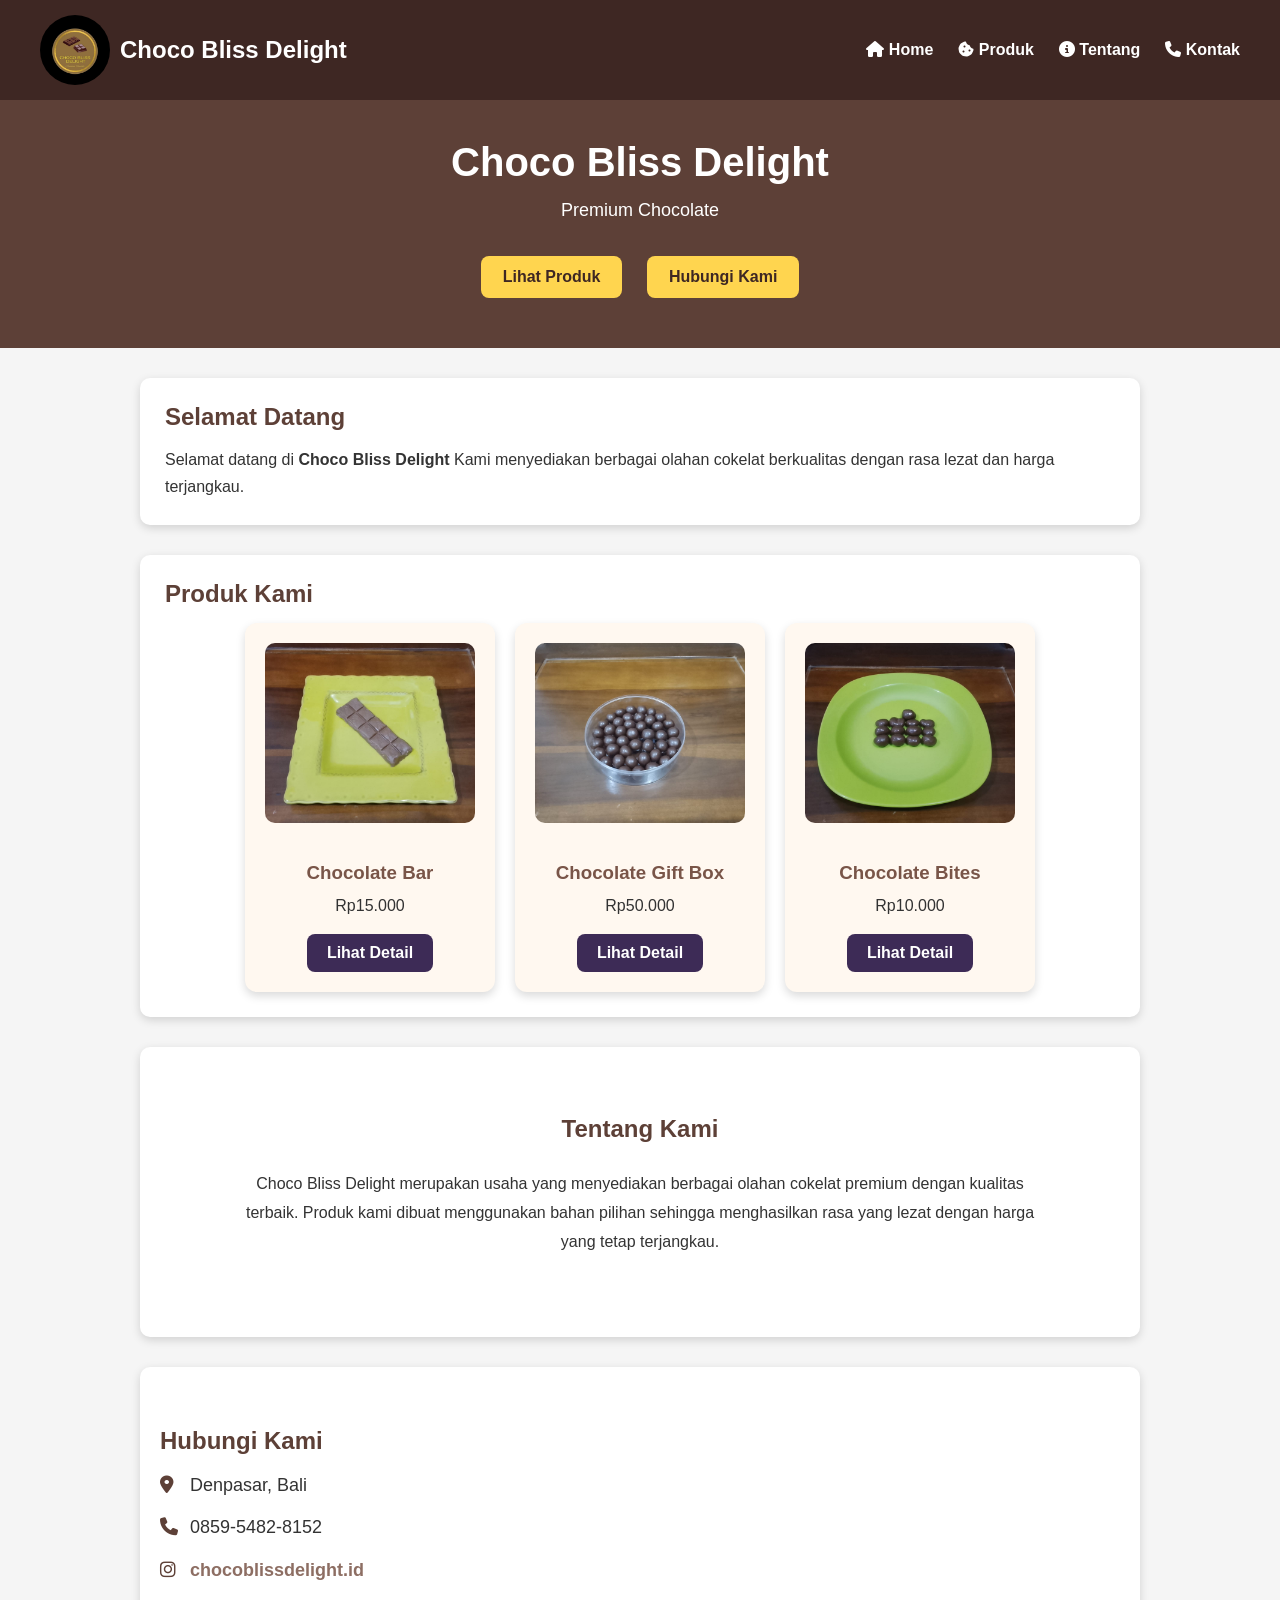
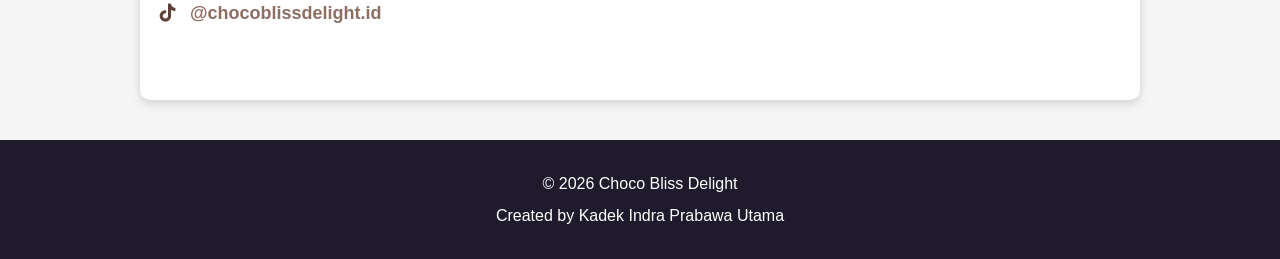
==== index.html @ 0e49e0b3 "Initial commit" ====
<!DOCTYPE html>
<html lange="id">
<head>
    <link rel="stylesheet"
href="style.css">
    <link rel="stylesheet"
    href="https://cdnjs.cloudflare.com/ajax/libs/font-awesome/6.7.2/css/all.min.css">
    <meta charset="UTF-8">
    <meta name="viewport"
content="width=device-width, initial-scale=1.0">
    <title>Choco Bliss Delight</title>
</head>
<body>
 
    <nav>
    <div class="logo">
    <img src="images/Image Logo.jpeg" class="logo-img" alt="Logo">
    <span>Choco Bliss Delight</span>
</div>

    <ul>
        <li><a href="#"><i class="fa-solid fa-house"></i> Home</a></li>
        <li><a href="#"><i class="fa-solid fa-cookie-bite"></i> Produk</a></li>
        <li><a href="#"><i class="fa-solid fa-circle-info"></i> Tentang</a></li>
        <li><a href="#"><i class="fa-solid fa-phone"></i> Kontak</a></li>
    </ul>
</nav>
    <header id="home">
    <h1>Choco Bliss Delight</h1>
    <p>Premium Chocolate</p>

    <div class="hero-button">
        <a href="#produk" class="btn">Lihat Produk</a>
        <a href="#kontak" class="btn">Hubungi Kami</a>
    </div>
</header>

    <section>
        <h2>Selamat Datang</h2>
        <p>
            Selamat datang di <b>Choco Bliss 
Delight</b>
            Kami menyediakan berbagai olahan 
cokelat berkualitas 
            dengan rasa lezat dan harga 
terjangkau.
       </p>
    </section>

    <section id="produk">

<h2>Produk Kami</h2>

<div class="product-container">

<div class="product">

<img src="images/Image_Chocolate Bar_01.jpeg" alt="Chocolate Bar">

<h3>Chocolate Bar</h3>

<p>Rp15.000</p>

<a href="#" class="btn-detail">Lihat Detail</a>

</div>

<div class="product">

<img src="images/Image_Chocolate Gift Box_01.jpeg" alt="Chocolate Gift Box">

<h3>Chocolate Gift Box</h3>

<p>Rp50.000</p>

<a href="#"class="btn-detail">Lihat Detail</a>

</div>

<div class="product">

<img src="images/Image_Chocolate_Bites_01.jpeg" alt="Chocolate Bites">

<h3>Chocolate Bites</h3>

<p>Rp10.000</p>

<a href="#" class="btn-detail">Lihat Detail</a>

</div>

</div>

</section>

    <section id="tentang">

<h2>Tentang Kami</h2>

<p>

Choco Bliss Delight merupakan usaha yang menyediakan berbagai olahan cokelat premium dengan kualitas terbaik. Produk kami dibuat menggunakan bahan pilihan sehingga menghasilkan rasa yang lezat dengan harga yang tetap terjangkau.

</p>

</section>

     <section id="kontak">
    <h2>Hubungi Kami</h2>

    <p><i class="fa-solid fa-location-dot"></i> Denpasar, Bali</p>

    <p><i class="fa-solid fa-phone"></i> 0859-5482-8152</p>

    <p>
        <i class="fa-brands fa-instagram"></i>
        <a href="https://instagram.com/chocoblissdelight.id" target="_blank">
            chocoblissdelight.id
        </a>
    </p>

    <p>
        <i class="fa-brands fa-tiktok"></i>
        <a href="https://tiktok.com/@chocoblissdelight.id" target="_blank">
            @chocoblissdelight.id
        </a>
    </p>
</section>

<footer>
    <p>© 2026 Choco Bliss Delight</p>
    <p>Created by Kadek Indra Prabawa Utama</p>
</footer>

</body>
</html>
---- style.css ----
/* Reset */
*{
    margin:0;
    padding:0;
    box-sizing:border-box;
}

body{
    font-family:Arial, Helvetica, sans-serif;
    background:#f5f5f5;
    color:#333;
}

/* Header */
header{
    background:#5D4037;
    color:white;
    text-align:center;
    padding:40px 20px;
}

header h1{
    font-size:40px;
    margin-bottom:10px;
}

header p{
    font-size:18px;
}

/* Section */
section{
    width:90%;
    max-width:1000px;
    margin:30px auto;
    background:white;
    padding:25px;
    border-radius:10px;
    box-shadow:0 3px 10px rgba(0,0,0,0.15);
}

section h2{
    color:#5D4037;
    margin-bottom:15px;
}

h3{
    margin-top:20px;
    color:#795548;
}

p{
    margin-top:8px;
    line-height:1.7;
}

/* Link */
a{
    text-decoration:none;
    color:#8D6E63;
    font-weight:bold;
}

a:hover{
    color:#3E2723;
}

/* Footer */
footer{
    background:#5D4037;
    color:white;
    text-align:center;
    padding:20px;
    margin-top:40px;
}

/* Produk Card */
.product-container{
    display:flex;
    justify-content:center;
    gap:20px;
    flex-wrap:wrap;
}

.product{
    background:#FFF8F0;
    width:250px;
    padding:20px;
    border-radius:12px;
    text-align:center;
    box-shadow:0 4px 10px rgba(0,0,0,0.15);
    transition:0.3s;
}

.product:hover{
    transform:translateY(-5px);
}

.product img{
    width:100%;
    height:180px;
    object-fit:cover;
    border-radius:10px;
    margin-bottom:15px;
}

.card button{
    margin-top:15px;
    padding:10px 20px;
    border:none;
    border-radius:8px;
    background:#5D4037;
    color:white;
    cursor:pointer;
}

.card button:hover{
    background:#3E2723;
}

/* ===== Navbar ===== */
nav{
    background:#3E2723;
    display:flex;
    justify-content:space-between;
    align-items:center;
    padding:15px 40px;
}

.logo{
    color:white;
    font-size:24px;
    font-weight:bold;
}

nav ul{
    list-style:none;
    display:flex;
    gap:25px;
}

nav ul li a{
    color:white;
    text-decoration:none;
    font-weight:bold;
}

nav ul li a:hover{
    color:#FFD54F;
}

.hero-button{
    margin-top:20px;
}

.btn{
    display:inline-block;
    background:#FFD54F;
    color:#3E2723;
    padding:12px 22px;
    margin:10px;
    border-radius:8px;
    text-decoration:none;
    font-weight:bold;
}

.btn:hover{
    background:#FFC107;
}

.card img{
    width:100%;
    height:180px;
    object-fit:cover;
    border-radius:10px;
    margin-bottom:15px;
}

footer{
    background:#2c1b2d;
    color:white;
    text-align:center;
    padding:20px;
    margin-top:40px;
}

footer p{
    margin:5px;
}

#kontak p{
    margin:12px 0;
}

#kontak i{
    color:#5D4037;
    width:25px;
}

html{
scroll-behavior:smooth;
}

.product img{
transition:0.4s;
}

.product img:hover{
transform:scale(1.05);
}

.btn{
transition:0.3s;
}

.btn:hover{
transform:translateY(-3px);
background:#FFD54F;
color:#222;
}

.btn-detail{
display:inline-block;
margin-top:15px;
padding:10px 20px;
background:#3d2b56;
color:white;
text-decoration:none;
border-radius:8px;
transition:.3s;
}

.btn-detail:hover{
background:#FFD54F;
color:#222;
}

section{
scroll-margin-top:90px;
}

footer{
text-align:center;
padding:25px;
background:#1f1b2d;
color:white;
margin-top:40px;
}

#tentang{
text-align:center;
padding:40px;
line-height:1.8;
}

#tentang p{
max-width:800px;
margin:auto;
}

nav{
position:sticky;
top:0;
z-index:1000;
}

.logo{
    display:flex;
    align-items:center;
    gap:10px;
}

.logo-img{
    width:70px;
    height:70px;
    border-radius:50%;
    object-fit:cover;
}

#tentang{
    padding: 60px 20px;
    text-align: center;
}

#tentang p{
    max-width: 800px;
    margin: 20px auto;
    line-height: 1.8;
}

#kontak{
    padding: 60px 20px;
}

#kontak p{
    margin: 12px 0;
    font-size: 18px;
}

.product:hover{
    transform: translateY(-8px);
    transition: 0.3s;
}

.btn-detail:hover{
    background:#FFD54F;
    color:#222;
}

.detail{
    max-width:1000px;
    margin:40px auto;
    text-align:center;
    padding:20px;
}

.detail .product{
    margin-bottom:40px;
}

.detail img{
    width:250px;
    border-radius:15px;
}
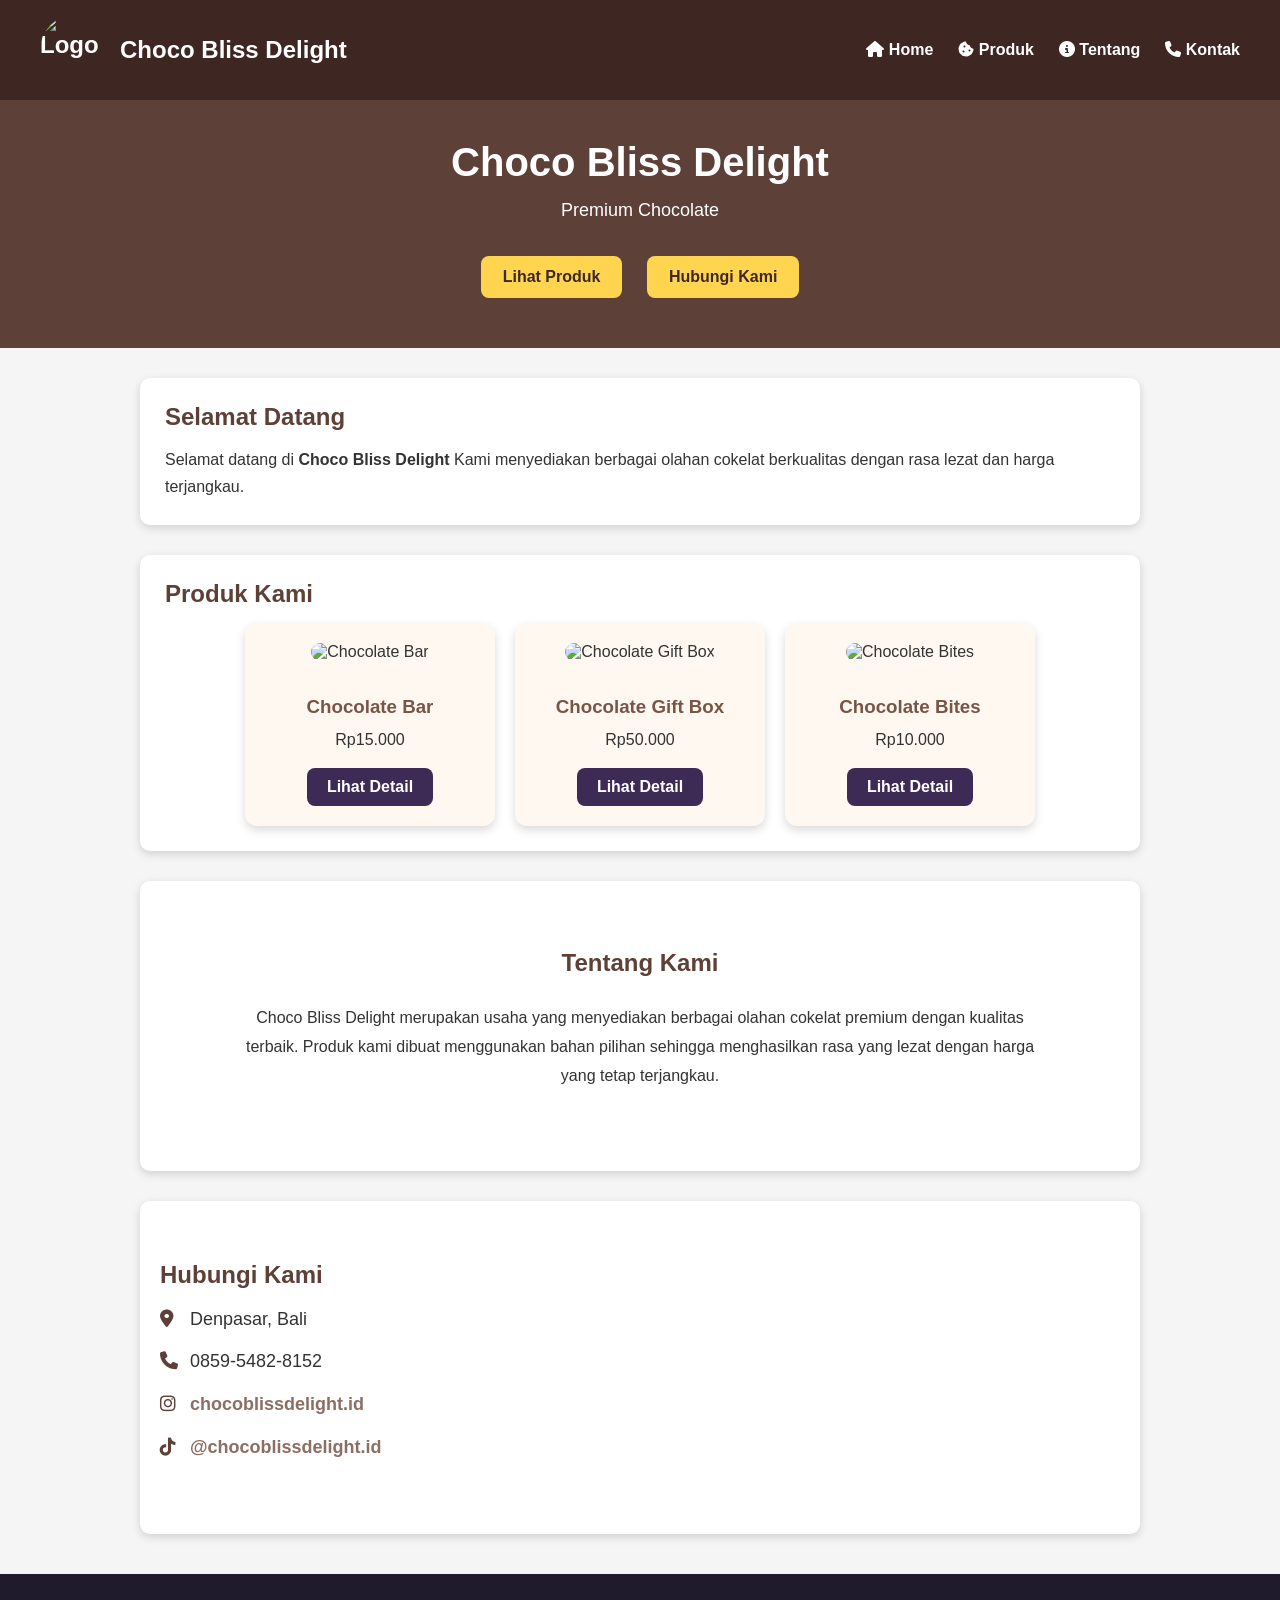
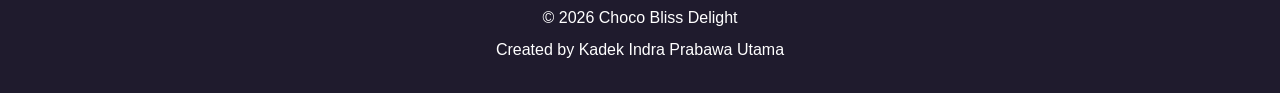
==== commit 2a4a1501: "Menambahkan halaman detail produk" ====
--- a/index.html
+++ b/index.html
@@ -14,7 +14,7 @@
  
     <nav>
     <div class="logo">
-    <img src="images/Image Logo.jpeg" class="logo-img" alt="Logo">
+    <img src="images/image_logo.jpeg" class="logo-img" alt="Logo">
     <span>Choco Bliss Delight</span>
 </div>
 
@@ -30,8 +30,8 @@
     <p>Premium Chocolate</p>
 
     <div class="hero-button">
-        <a href="#produk" class="btn">Lihat Produk</a>
-        <a href="#kontak" class="btn">Hubungi Kami</a>
+        <a href="#produk" class="hero-btn">Lihat Produk</a>
+        <a href="#kontak" class="hero-btn">Hubungi Kami</a>
     </div>
 </header>
 
@@ -55,37 +55,37 @@
 
 <div class="product">
 
-<img src="images/Image_Chocolate Bar_01.jpeg" alt="Chocolate Bar">
+<img src="images/image_chocolate_bar_01.jpeg" alt="Chocolate Bar">
 
 <h3>Chocolate Bar</h3>
 
 <p>Rp15.000</p>
 
-<a href="#" class="btn-detail">Lihat Detail</a>
+<a href="detail-chocolate-bar.html" class="btn-detail">Lihat Detail</a>
 
 </div>
 
 <div class="product">
 
-<img src="images/Image_Chocolate Gift Box_01.jpeg" alt="Chocolate Gift Box">
+<img src="images/image_chocolate_gift_box_01.jpeg" alt="Chocolate Gift Box">
 
 <h3>Chocolate Gift Box</h3>
 
 <p>Rp50.000</p>
 
-<a href="#"class="btn-detail">Lihat Detail</a>
+<a href="detail-chocolate-gift-box.html" class="btn-detail">Lihat Detail</a>
 
 </div>
 
 <div class="product">
 
-<img src="images/Image_Chocolate_Bites_01.jpeg" alt="Chocolate Bites">
+<img src="images/image_chocolate_bites_01.jpeg" alt="Chocolate Bites">
 
 <h3>Chocolate Bites</h3>
 
 <p>Rp10.000</p>
 
-<a href="#" class="btn-detail">Lihat Detail</a>
+<a href="detail-chocolate-bites.html" class="btn-detail">Lihat Detail</a>
 
 </div>
 
--- a/style.css
+++ b/style.css
@@ -153,7 +153,7 @@
     margin-top:20px;
 }
 
-.btn{
+.hero-btn{
     display:inline-block;
     background:#FFD54F;
     color:#3E2723;
@@ -162,10 +162,13 @@
     border-radius:8px;
     text-decoration:none;
     font-weight:bold;
-}
-
-.btn:hover{
+    transition: all 0.3s ease;
+}
+
+.hero-btn:hover{
     background:#FFC107;
+    transform: translateY(-3px);
+    box-shadow: 0 6px 15px rgba(0,0,0,0.25);
 }
 
 .card img{
@@ -321,4 +324,37 @@
 .detail img{
     width:250px;
     border-radius:15px;
+}
+
+.detail-container{
+    width:60%;
+    margin:80px auto;
+    padding:40px;
+    background:#fff;
+    border-radius:15px;
+    box-shadow:0 5px 15px rgba(0,0,0,0.2);
+    text-align:center;
+}
+
+.detail-container h2{
+    margin-bottom: 20px;
+}
+
+.detail-container p{
+    line-height: 1.8;
+    text-align: center;
+}
+
+.btn{
+    display: inline-block;
+    margin-top: 25px;
+    padding: 10px 20px;
+    background: #5D4037;
+    color: white;
+    text-decoration: none;
+    border-radius: 8px;
+}
+
+.btn:hover{
+    background: #3E2723;
 }
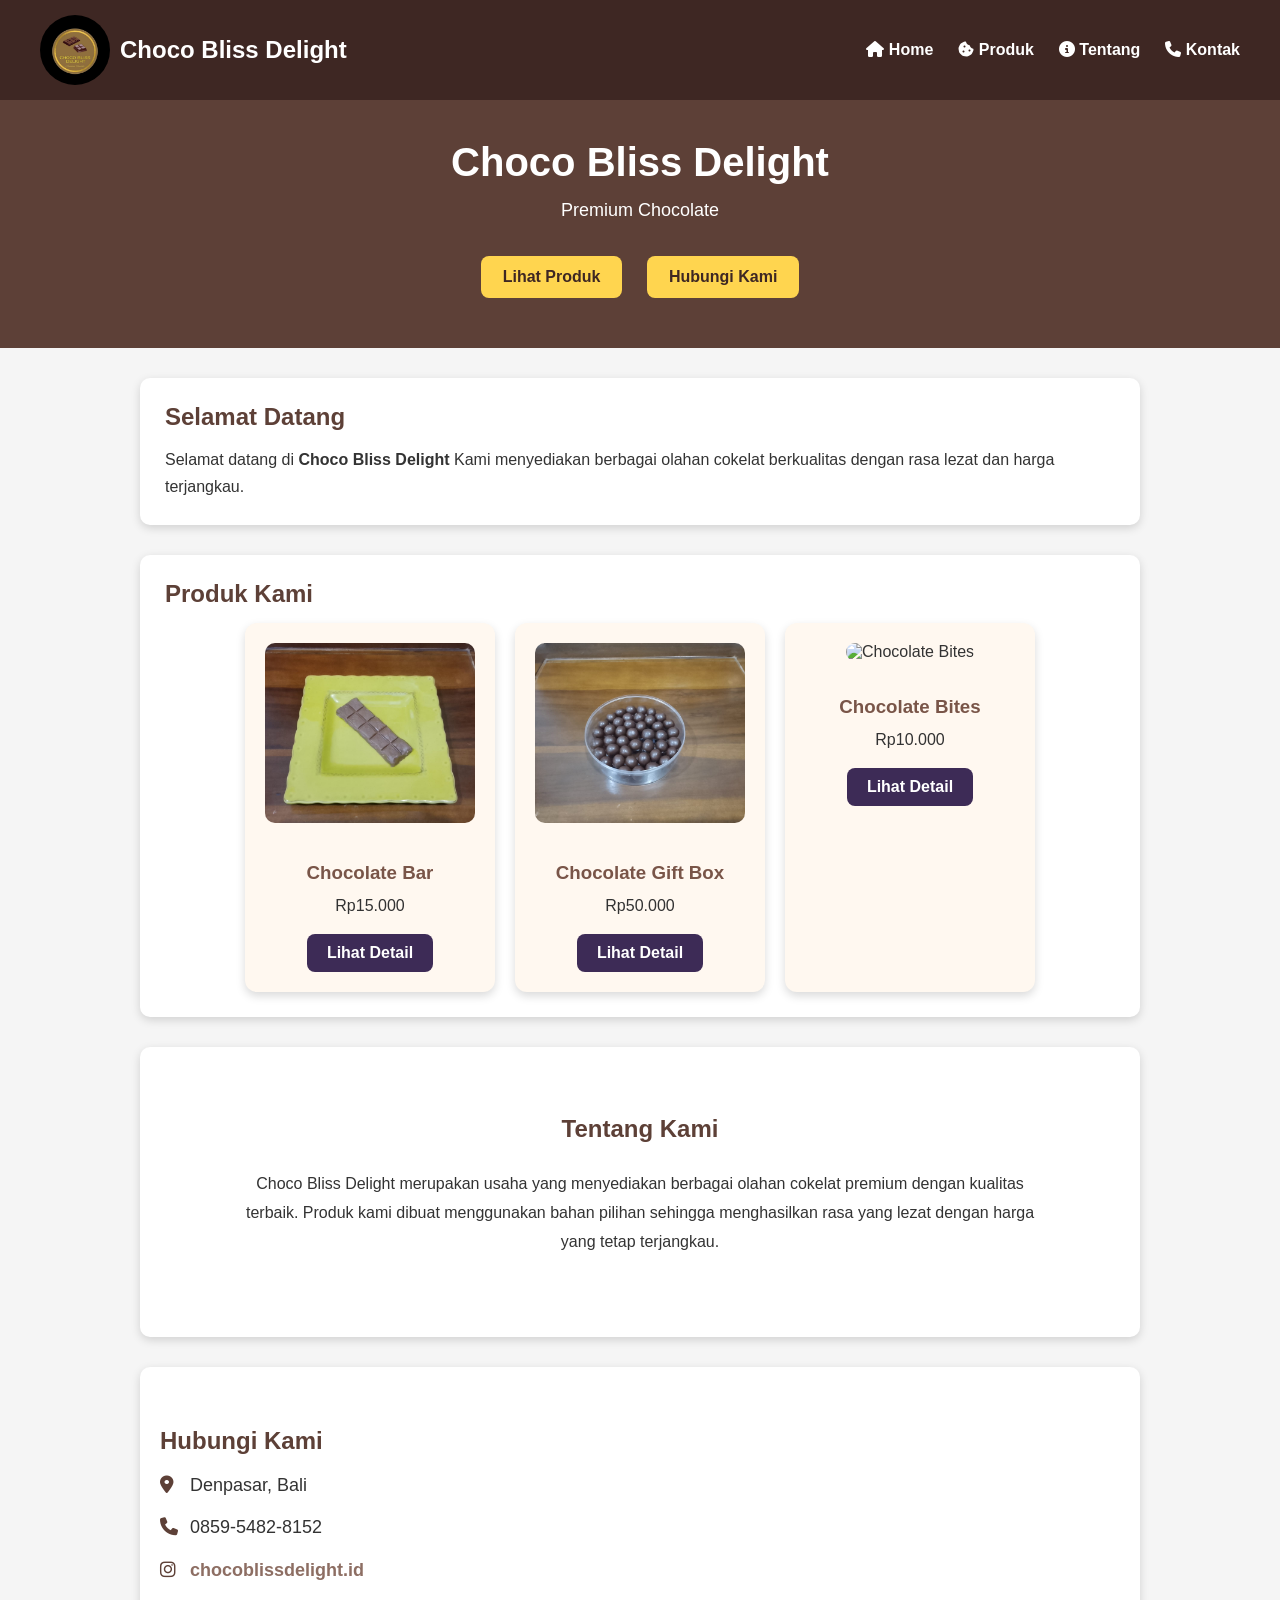
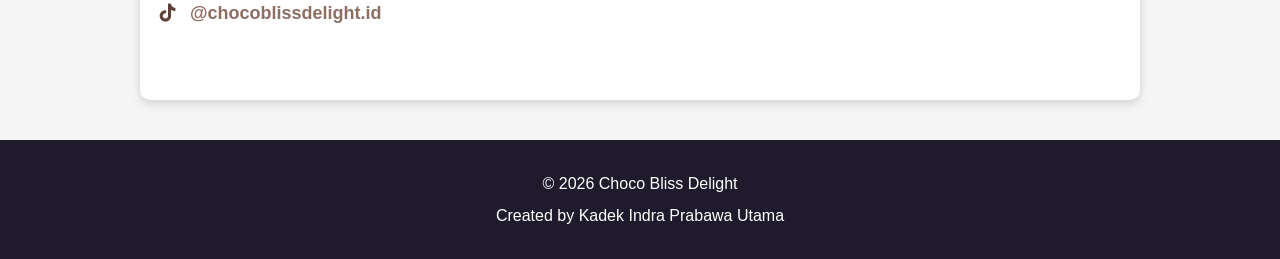
==== commit dab047b5: "Memperbarui gambar produk" ====
--- a/index.html
+++ b/index.html
@@ -14,7 +14,7 @@
  
     <nav>
     <div class="logo">
-    <img src="images/image_logo.jpeg" class="logo-img" alt="Logo">
+    <img src="images/Image Logo.jpeg" class="logo-img" alt="Logo">
     <span>Choco Bliss Delight</span>
 </div>
 
@@ -55,7 +55,7 @@
 
 <div class="product">
 
-<img src="images/image_chocolate_bar_01.jpeg" alt="Chocolate Bar">
+<img src="images/Image_Chocolate Bar_01.jpeg" alt="Chocolate Bar">
 
 <h3>Chocolate Bar</h3>
 
@@ -67,7 +67,7 @@
 
 <div class="product">
 
-<img src="images/image_chocolate_gift_box_01.jpeg" alt="Chocolate Gift Box">
+<img src="images/Image_Chocolate Gift Box_01.jpeg" alt="Chocolate Gift Box">
 
 <h3>Chocolate Gift Box</h3>
 
@@ -79,7 +79,7 @@
 
 <div class="product">
 
-<img src="images/image_chocolate_bites_01.jpeg" alt="Chocolate Bites">
+<img src="images/Image_Chocolate Bites_01.jpeg" alt="Chocolate Bites">
 
 <h3>Chocolate Bites</h3>
 
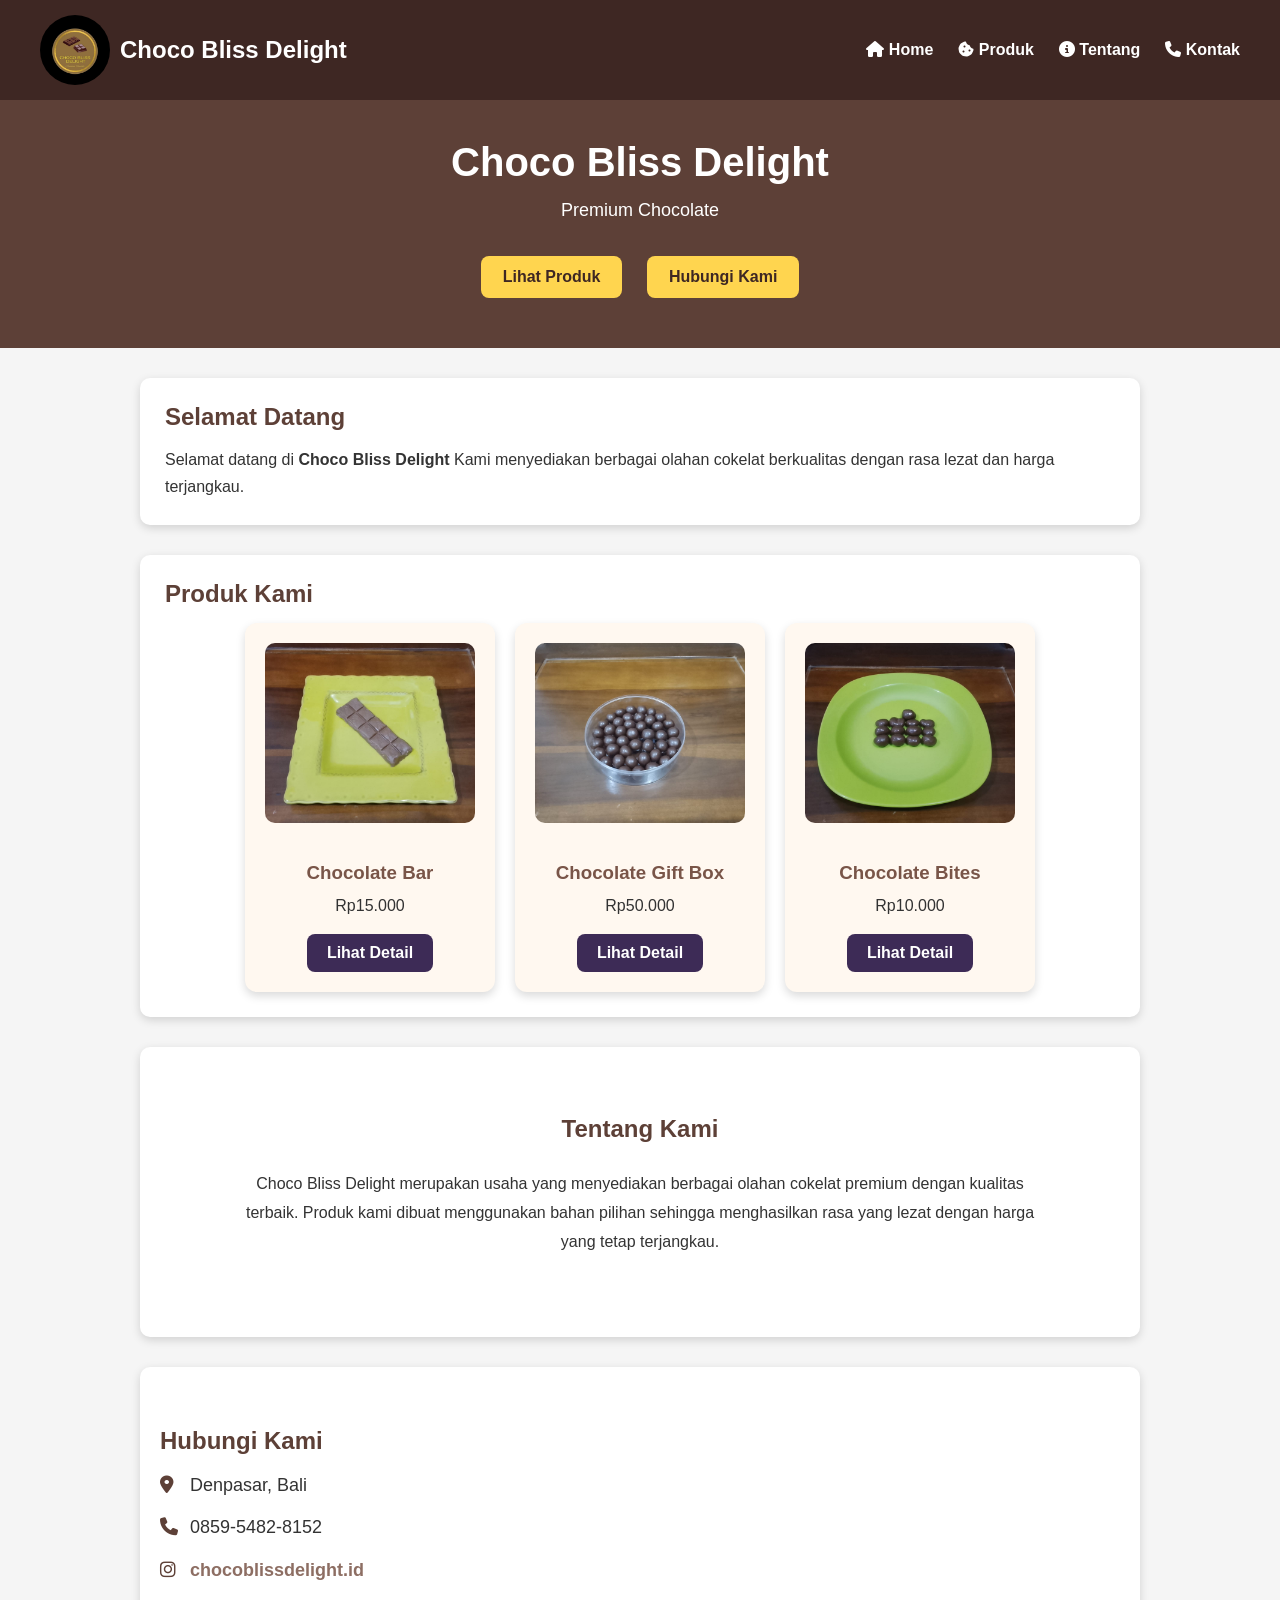
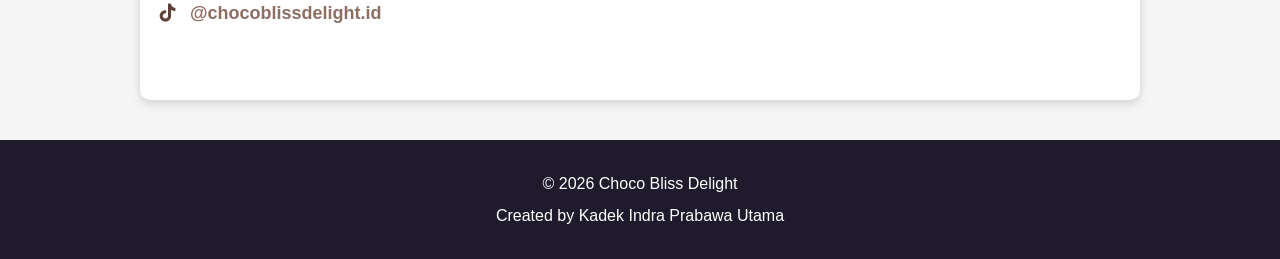
==== commit 2aeceea3: "Memperbarui nama gambar produk" ====
--- a/index.html
+++ b/index.html
@@ -14,7 +14,7 @@
  
     <nav>
     <div class="logo">
-    <img src="images/Image Logo.jpeg" class="logo-img" alt="Logo">
+    <img src="images/image-logo.jpeg" class="logo-img" alt="logo">
     <span>Choco Bliss Delight</span>
 </div>
 
@@ -55,7 +55,7 @@
 
 <div class="product">
 
-<img src="images/Image_Chocolate Bar_01.jpeg" alt="Chocolate Bar">
+<img src="images/image-chocolate-bar-01.jpeg" alt="chocolate-bar">
 
 <h3>Chocolate Bar</h3>
 
@@ -67,7 +67,7 @@
 
 <div class="product">
 
-<img src="images/Image_Chocolate Gift Box_01.jpeg" alt="Chocolate Gift Box">
+<img src="images/image-chocolate-gift-box-01.jpeg" alt="chocolate-gift-box">
 
 <h3>Chocolate Gift Box</h3>
 
@@ -79,7 +79,7 @@
 
 <div class="product">
 
-<img src="images/Image_Chocolate Bites_01.jpeg" alt="Chocolate Bites">
+<img src="images/image-chocolate-bites-01.jpeg" alt="chocolate-bites">
 
 <h3>Chocolate Bites</h3>
 
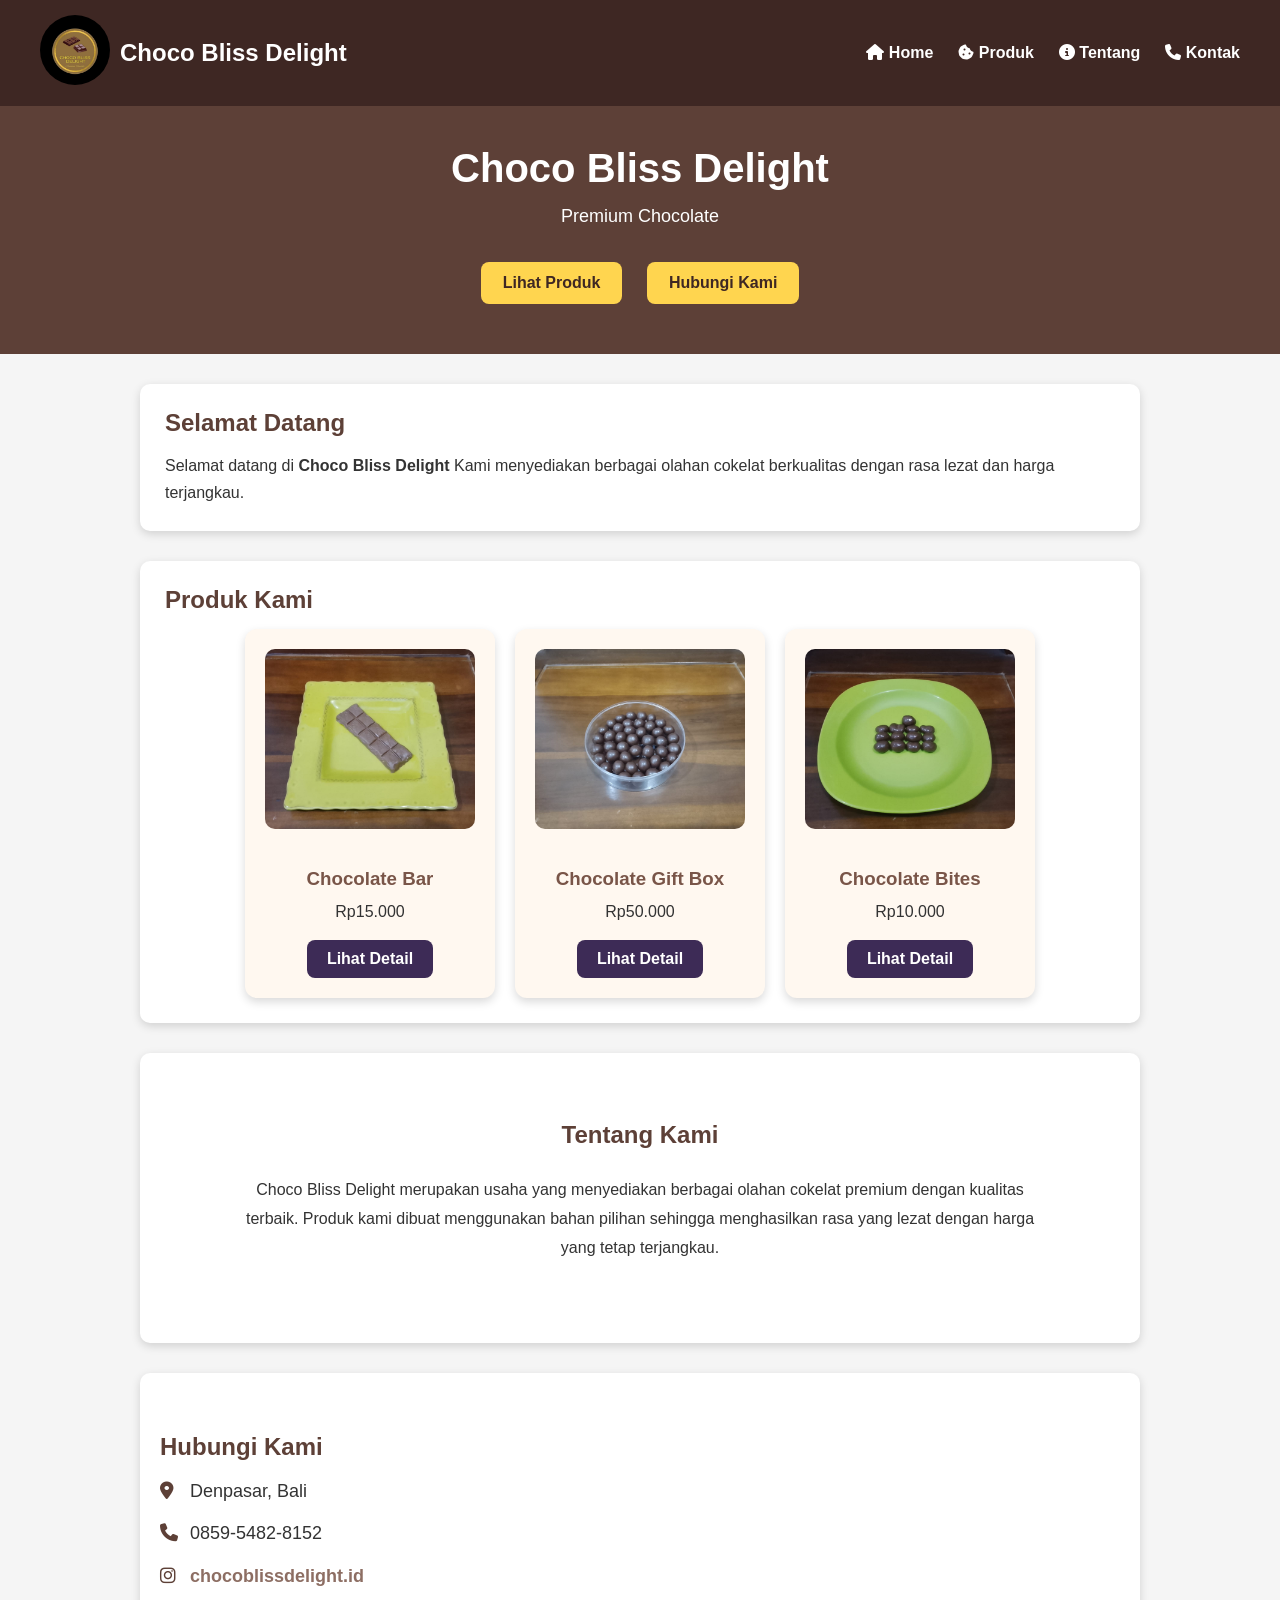
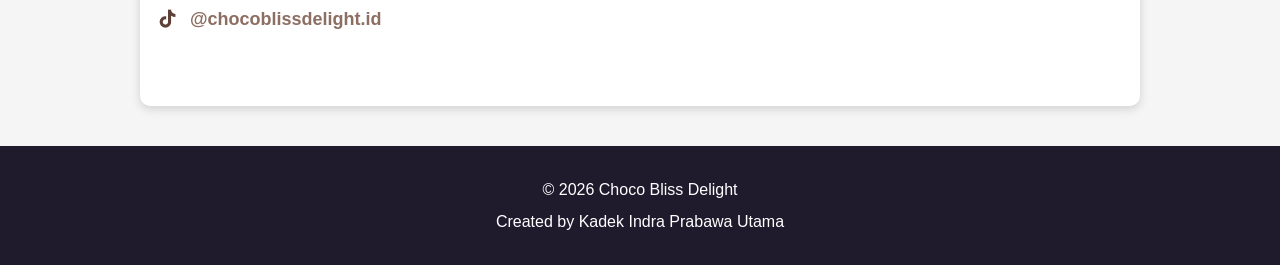
==== commit 12873d95: "Menambahkan link pada logo" ====
--- a/index.html
+++ b/index.html
@@ -14,15 +14,17 @@
  
     <nav>
     <div class="logo">
+    <a href="images/image-logo.jpeg" target="_blank">
     <img src="images/image-logo.jpeg" class="logo-img" alt="logo">
+    </a>
     <span>Choco Bliss Delight</span>
 </div>
 
     <ul>
-        <li><a href="#"><i class="fa-solid fa-house"></i> Home</a></li>
-        <li><a href="#"><i class="fa-solid fa-cookie-bite"></i> Produk</a></li>
-        <li><a href="#"><i class="fa-solid fa-circle-info"></i> Tentang</a></li>
-        <li><a href="#"><i class="fa-solid fa-phone"></i> Kontak</a></li>
+        <li><a href="#home"><i class="fa-solid fa-house"></i> Home</a></li>
+        <li><a href="#produk"><i class="fa-solid fa-cookie-bite"></i> Produk</a></li>
+        <li><a href="#tentang"><i class="fa-solid fa-circle-info"></i> Tentang</a></li>
+        <li><a href="#kontak"><i class="fa-solid fa-phone"></i> Kontak</a></li>
     </ul>
 </nav>
     <header id="home">
@@ -133,4 +135,4 @@
 </footer>
 
 </body>
-</html>
+</html>
--- a/style.css
+++ b/style.css
@@ -1,283 +1,285 @@
 /* Reset */
 *{
-    margin:0;
-    padding:0;
-    box-sizing:border-box;
+    margin: 0;
+    padding: 0;
+    box-sizing: border-box;
 }
 
 body{
-    font-family:Arial, Helvetica, sans-serif;
-    background:#f5f5f5;
-    color:#333;
+    font-family: Arial, Helvetica, sans-serif;
+    background: hsl(0, 0%, 96%);
+    color: #333;
 }
 
 /* Header */
 header{
-    background:#5D4037;
-    color:white;
-    text-align:center;
-    padding:40px 20px;
+    background: #5D4037;
+    color: white;
+    text-align: center;
+    padding: 40px 20px;
 }
 
 header h1{
-    font-size:40px;
-    margin-bottom:10px;
+    font-size: 40px;
+    margin-bottom: 10px;
 }
 
 header p{
-    font-size:18px;
+    font-size: 18px;
 }
 
 /* Section */
 section{
-    width:90%;
-    max-width:1000px;
-    margin:30px auto;
-    background:white;
-    padding:25px;
-    border-radius:10px;
-    box-shadow:0 3px 10px rgba(0,0,0,0.15);
+    width: 90%;
+    max-width: 1000px;
+    margin: 30px auto;
+    background: white;
+    padding: 25px;
+    border-radius: 10px;
+    box-shadow: 0 3px 10px rgba(0,0,0,0.15);
 }
 
 section h2{
-    color:#5D4037;
-    margin-bottom:15px;
+    color: #5D4037;
+    margin-bottom: 15px;
 }
 
 h3{
-    margin-top:20px;
-    color:#795548;
+    margin-top: 20px;
+    color: #795548;
 }
 
 p{
-    margin-top:8px;
-    line-height:1.7;
+    margin-top: 8px;
+    line-height: 1.7;
 }
 
 /* Link */
 a{
-    text-decoration:none;
-    color:#8D6E63;
-    font-weight:bold;
+    text-decoration: none;
+    color: #8D6E63;
+    font-weight: bold;
 }
 
 a:hover{
-    color:#3E2723;
+    color: #3E2723;
 }
 
 /* Footer */
 footer{
-    background:#5D4037;
-    color:white;
-    text-align:center;
-    padding:20px;
-    margin-top:40px;
+    background: #5D4037;
+    color: white;
+    text-align: center;
+    padding: 20px;
+    margin-top: 40px;
 }
 
 /* Produk Card */
 .product-container{
-    display:flex;
-    justify-content:center;
-    gap:20px;
-    flex-wrap:wrap;
+    display: flex;
+    justify-content: center;
+    gap: 20px;
+    flex-wrap: wrap;
 }
 
 .product{
-    background:#FFF8F0;
-    width:250px;
-    padding:20px;
-    border-radius:12px;
-    text-align:center;
-    box-shadow:0 4px 10px rgba(0,0,0,0.15);
-    transition:0.3s;
+    background: #FFF8F0;
+    width: 250px;
+    padding: 20px;
+    border-radius: 12px;
+    text-align: center;
+    box-shadow: 0 4px 10px rgba(0,0,0,0.15);
+    transition: 0.3s;
 }
 
 .product:hover{
-    transform:translateY(-5px);
+    transform: translateY(-5px);
 }
 
 .product img{
-    width:100%;
-    height:180px;
-    object-fit:cover;
-    border-radius:10px;
-    margin-bottom:15px;
+    width: 100%;
+    height: 180px;
+    object-fit: cover;
+    border-radius: 10px;
+    margin-bottom: 15px;
 }
 
 .card button{
-    margin-top:15px;
-    padding:10px 20px;
-    border:none;
-    border-radius:8px;
-    background:#5D4037;
-    color:white;
-    cursor:pointer;
+    margin-top: 15px;
+    padding: 10px 20px;
+    border: none;
+    border-radius: 8px;
+    background: #5D4037;
+    color: white;
+    cursor: pointer;
 }
 
 .card button:hover{
-    background:#3E2723;
+    background: #3E2723;
 }
 
 /* ===== Navbar ===== */
 nav{
-    background:#3E2723;
-    display:flex;
-    justify-content:space-between;
-    align-items:center;
-    padding:15px 40px;
+    background: #3E2723;
+    display: flex;
+    justify-content: space-between;
+    align-items: center;
+    padding: 15px 40px;
 }
 
 .logo{
-    color:white;
-    font-size:24px;
-    font-weight:bold;
+    color: white;
+    font-size: 24px;
+    font-weight: bold;
+    display: flex;
+    align-items: center;
 }
 
 nav ul{
-    list-style:none;
-    display:flex;
-    gap:25px;
+    list-style: none;
+    display: flex;
+    gap: 25px;
 }
 
 nav ul li a{
-    color:white;
-    text-decoration:none;
-    font-weight:bold;
+    color: white;
+    text-decoration: none;
+    font-weight: bold;
 }
 
 nav ul li a:hover{
-    color:#FFD54F;
+    color: #FFD54F;
 }
 
 .hero-button{
-    margin-top:20px;
+    margin-top: 20px;
 }
 
 .hero-btn{
-    display:inline-block;
-    background:#FFD54F;
-    color:#3E2723;
-    padding:12px 22px;
-    margin:10px;
-    border-radius:8px;
-    text-decoration:none;
-    font-weight:bold;
+    display: inline-block;
+    background: #FFD54F;
+    color: #3E2723;
+    padding: 12px 22px;
+    margin: 10px;
+    border-radius: 8px;
+    text-decoration: none;
+    font-weight: bold;
     transition: all 0.3s ease;
 }
 
 .hero-btn:hover{
-    background:#FFC107;
+    background: #FFC107;
     transform: translateY(-3px);
     box-shadow: 0 6px 15px rgba(0,0,0,0.25);
 }
 
 .card img{
-    width:100%;
-    height:180px;
-    object-fit:cover;
-    border-radius:10px;
-    margin-bottom:15px;
+    width: 100%;
+    height: 180px;
+    object-fit: cover;
+    border-radius: 10px;
+    margin-bottom: 15px;
 }
 
 footer{
-    background:#2c1b2d;
-    color:white;
-    text-align:center;
-    padding:20px;
-    margin-top:40px;
+    background: #2c1b2d;
+    color: white;
+    text-align: center;
+    padding: 20px;
+    margin-top: 40px;
 }
 
 footer p{
-    margin:5px;
+    margin: 5px;
 }
 
 #kontak p{
-    margin:12px 0;
+    margin: 12px 0;
 }
 
 #kontak i{
-    color:#5D4037;
-    width:25px;
+    color: #5D4037;
+    width: 25px;
 }
 
 html{
-scroll-behavior:smooth;
+scroll-behavior: smooth;
 }
 
 .product img{
-transition:0.4s;
+transition: 0.4s;
 }
 
 .product img:hover{
-transform:scale(1.05);
+transform: scale(1.05);
 }
 
 .btn{
-transition:0.3s;
+transition: 0.3s;
 }
 
 .btn:hover{
-transform:translateY(-3px);
-background:#FFD54F;
-color:#222;
+transform: translateY(-3px);
+background: #FFD54F;
+color: #222;
 }
 
 .btn-detail{
-display:inline-block;
-margin-top:15px;
-padding:10px 20px;
-background:#3d2b56;
-color:white;
-text-decoration:none;
-border-radius:8px;
-transition:.3s;
+display: inline-block;
+margin-top: 15px;
+padding: 10px 20px;
+background: #3d2b56;
+color: white;
+text-decoration: none;
+border-radius: 8px;
+transition: .3s;
 }
 
 .btn-detail:hover{
-background:#FFD54F;
-color:#222;
+background: #FFD54F;
+color: #222;
 }
 
 section{
-scroll-margin-top:90px;
+scroll-margin-top: 90px;
 }
 
 footer{
-text-align:center;
-padding:25px;
-background:#1f1b2d;
-color:white;
-margin-top:40px;
+text-align: center;
+padding: 25px;
+background: #1f1b2d;
+color: white;
+margin-top: 40px;
 }
 
 #tentang{
-text-align:center;
-padding:40px;
-line-height:1.8;
+text-align: center;
+padding: 40px;
+line-height: 1.8;
 }
 
 #tentang p{
-max-width:800px;
-margin:auto;
+max-width: 800px;
+margin: auto;
 }
 
 nav{
 position:sticky;
-top:0;
-z-index:1000;
+top: 0;
+z-index: 1000;
 }
 
 .logo{
-    display:flex;
-    align-items:center;
-    gap:10px;
+    display: flex;
+    align-items: center;
+    gap: 10px;
 }
 
 .logo-img{
-    width:70px;
-    height:70px;
-    border-radius:50%;
-    object-fit:cover;
+    width: 70px;
+    height: 70px;
+    border-radius: 50%;
+    object-fit: cover;
 }
 
 #tentang{
@@ -306,34 +308,34 @@
 }
 
 .btn-detail:hover{
-    background:#FFD54F;
-    color:#222;
+    background: #FFD54F;
+    color: #222;
 }
 
 .detail{
-    max-width:1000px;
-    margin:40px auto;
-    text-align:center;
-    padding:20px;
+    max-width: 1000px;
+    margin: 40px auto;
+    text-align: center;
+    padding: 20px;
 }
 
 .detail .product{
-    margin-bottom:40px;
+    margin-bottom: 40px;
 }
 
 .detail img{
-    width:250px;
-    border-radius:15px;
+    width: 250px;
+    border-radius: 15px;
 }
 
 .detail-container{
-    width:60%;
-    margin:80px auto;
-    padding:40px;
-    background:#fff;
-    border-radius:15px;
-    box-shadow:0 5px 15px rgba(0,0,0,0.2);
-    text-align:center;
+    width: 60%;
+    margin: 80px auto;
+    padding: 40px;
+    background: #fff;
+    border-radius: 15px;
+    box-shadow: 0 5px 15px rgba(0,0,0,0.2);
+    text-align: center;
 }
 
 .detail-container h2{
